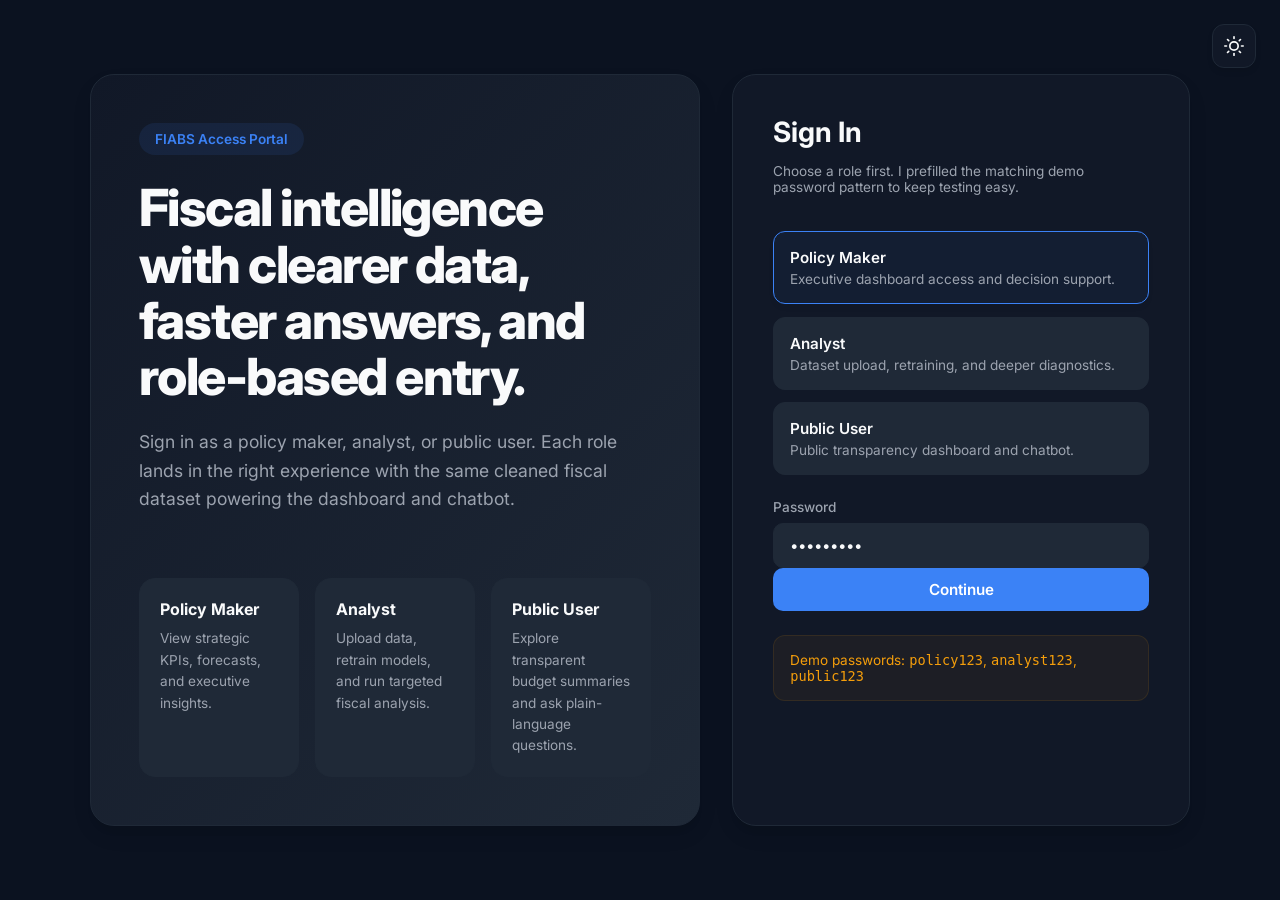
==== frontend/login.html @ 9574f1d7 "ADDED all files" ====
<!DOCTYPE html>
<html lang="en">
<head>
    <meta charset="UTF-8">
    <meta name="viewport" content="width=device-width, initial-scale=1.0">
    <title>FIABS | Login</title>
    <link href="https://fonts.googleapis.com/css2?family=Inter:wght@400;500;600;700&display=swap" rel="stylesheet">
    <style>
        :root {
            --bg: #0B1220;
            --surface: #111827;
            --surface-strong: #1F2937;
            --line: #1F2937;
            --ink: #F9FAFB;
            --muted: #9CA3AF;
            --brand: #3B82F6;
            --brand-dark: #2563EB;
            --accent: #10B981;
            --warning: #F59E0B;
            --panel: rgba(17, 24, 39, 0.8);
        }

        [data-theme="light"] {
            --bg: #F3F4F6;
            --surface: #FFFFFF;
            --surface-strong: #F9FAFB;
            --line: #E5E7EB;
            --ink: #111827;
            --muted: #6B7280;
            --brand: #2563EB;
            --brand-dark: #1D4ED8;
            --panel: rgba(255, 255, 255, 0.8);
        }

        * { box-sizing: border-box; }
        body {
            margin: 0;
            min-height: 100vh;
            font-family: 'Inter', sans-serif;
            background-color: var(--bg);
            color: var(--ink);
            display: grid;
            place-items: center;
            padding: 24px;
            transition: background-color 0.3s, color 0.3s;
        }

        .theme-toggle {
            position: fixed;
            top: 24px;
            right: 24px;
            width: 44px;
            height: 44px;
            border-radius: 12px;
            background: var(--surface);
            border: 1px solid var(--line);
            color: var(--ink);
            display: grid;
            place-items: center;
            cursor: pointer;
            z-index: 100;
            box-shadow: 0 4px 6px -1px rgba(0, 0, 0, 0.1);
            transition: all 0.2s;
        }

        .theme-toggle:hover {
            transform: translateY(-2px);
            border-color: var(--brand);
        }

        .shell {
            width: min(1100px, 100%);
            display: grid;
            grid-template-columns: 1.2fr 0.9fr;
            gap: 32px;
        }

        .hero, .login-card {
            background: var(--surface);
            border: 1px solid var(--line);
            border-radius: 24px;
            box-shadow: 0 10px 25px -5px rgba(0, 0, 0, 0.1), 0 8px 10px -6px rgba(0, 0, 0, 0.1);
        }

        .hero {
            padding: 48px;
            display: flex;
            flex-direction: column;
            justify-content: space-between;
            min-height: 640px;
            background: linear-gradient(135deg, var(--surface), var(--surface-strong));
        }

        .eyebrow {
            display: inline-flex;
            align-items: center;
            gap: 10px;
            padding: 8px 16px;
            border-radius: 999px;
            background: rgba(59, 130, 246, 0.1);
            color: var(--brand);
            font-weight: 600;
            font-size: 0.85rem;
            width: fit-content;
            margin-bottom: 24px;
        }

        h1 {
            font-size: clamp(2rem, 4vw, 3.5rem);
            line-height: 1.1;
            margin: 0 0 24px;
            letter-spacing: -0.03em;
            font-weight: 800;
        }

        .subtitle {
            max-width: 560px;
            color: var(--muted);
            font-size: 1.1rem;
            line-height: 1.6;
        }

        .grid {
            display: grid;
            grid-template-columns: repeat(3, 1fr);
            gap: 16px;
            margin-top: 48px;
        }

        .mini-card {
            background: var(--surface-strong);
            border: 1px solid var(--line);
            border-radius: 16px;
            padding: 20px;
        }

        .mini-card strong {
            display: block;
            margin-bottom: 8px;
            font-size: 1rem;
            font-weight: 700;
        }

        .mini-card span {
            color: var(--muted);
            font-size: 0.85rem;
            line-height: 1.5;
        }

        .login-card {
            padding: 40px;
            display: flex;
            flex-direction: column;
            gap: 24px;
        }

        .login-card h2 {
            margin: 0;
            font-size: 1.75rem;
            font-weight: 700;
        }

        .role-grid {
            display: grid;
            gap: 12px;
        }

        .role-option {
            background: var(--surface-strong);
            border: 1px solid var(--line);
            border-radius: 12px;
            padding: 16px;
            cursor: pointer;
            transition: all 0.2s;
        }

        .role-option.active {
            border-color: var(--brand);
            background: rgba(59, 130, 246, 0.05);
            transform: translateY(-1px);
            box-shadow: 0 4px 6px -1px rgba(0, 0, 0, 0.05);
        }

        .role-option:hover:not(.active) {
            border-color: var(--muted);
        }

        .role-option strong {
            display: block;
            margin-bottom: 4px;
            font-size: 0.95rem;
            font-weight: 600;
        }

        .role-option p {
            margin: 0;
            color: var(--muted);
            font-size: 0.85rem;
        }

        label {
            display: block;
            font-size: 0.85rem;
            color: var(--muted);
            margin-bottom: 8px;
            font-weight: 500;
        }

        input, button {
            width: 100%;
            border-radius: 10px;
            border: 1px solid var(--line);
            padding: 12px 16px;
            font-size: 0.95rem;
            font-family: inherit;
            transition: all 0.2s;
        }

        input {
            background: var(--surface-strong);
            color: var(--ink);
            outline: none;
        }

        input:focus {
            border-color: var(--brand);
        }

        button {
            background: var(--brand);
            color: white;
            font-weight: 600;
            cursor: pointer;
            border: none;
        }

        button:hover {
            background: var(--brand-dark);
            transform: translateY(-1px);
        }

        .hint, #loginStatus {
            color: var(--muted);
            font-size: 0.85rem;
        }

        .demo-strip {
            border-radius: 12px;
            background: rgba(245, 158, 11, 0.05);
            border: 1px solid rgba(245, 158, 11, 0.1);
            padding: 16px;
            color: var(--warning);
            font-size: 0.85rem;
        }

        @media (max-width: 920px) {
            .shell { grid-template-columns: 1fr; }
            .hero { min-height: auto; padding: 32px; }
            .grid { grid-template-columns: 1fr; margin-top: 32px; }
            .login-card { padding: 32px; }
        }
    </style>
</head>
<body>
    <div class="theme-toggle" id="themeToggle" onclick="toggleTheme()">
        <svg id="themeIcon" width="20" height="24" viewBox="0 0 24 24" fill="none" stroke="currentColor" stroke-width="2" stroke-linecap="round" stroke-linejoin="round">
            <!-- Initial icon set by JS -->
        </svg>
    </div>

    <div class="shell">
        <section class="hero">
            <div>
                <div class="eyebrow">FIABS Access Portal</div>
                <h1>Fiscal intelligence with clearer data, faster answers, and role-based entry.</h1>
                <p class="subtitle">
                    Sign in as a policy maker, analyst, or public user. Each role lands in the right experience with the same cleaned fiscal dataset powering the dashboard and chatbot.
                </p>
            </div>

            <div class="grid">
                <div class="mini-card">
                    <strong>Policy Maker</strong>
                    <span>View strategic KPIs, forecasts, and executive insights.</span>
                </div>
                <div class="mini-card">
                    <strong>Analyst</strong>
                    <span>Upload data, retrain models, and run targeted fiscal analysis.</span>
                </div>
                <div class="mini-card">
                    <strong>Public User</strong>
                    <span>Explore transparent budget summaries and ask plain-language questions.</span>
                </div>
            </div>
        </section>

        <aside class="login-card">
            <div>
                <h2>Sign In</h2>
                <p class="hint">Choose a role first. I prefilled the matching demo password pattern to keep testing easy.</p>
            </div>

            <div class="role-grid">
                <div class="role-option active" data-role="policy">
                    <strong>Policy Maker</strong>
                    <p>Executive dashboard access and decision support.</p>
                </div>
                <div class="role-option" data-role="analyst">
                    <strong>Analyst</strong>
                    <p>Dataset upload, retraining, and deeper diagnostics.</p>
                </div>
                <div class="role-option" data-role="public">
                    <strong>Public User</strong>
                    <p>Public transparency dashboard and chatbot.</p>
                </div>
            </div>

            <form id="loginForm">
                <input id="role" type="hidden" value="policy">
                <div>
                    <label for="password">Password</label>
                    <input id="password" type="password" value="policy123" autocomplete="current-password">
                </div>
                <button type="submit">Continue</button>
            </form>

            <div class="demo-strip">
                Demo passwords: <code>policy123</code>, <code>analyst123</code>, <code>public123</code>
            </div>
            <div id="loginStatus"></div>
        </aside>
    </div>

    <script src="./js/session.js"></script>
    <script>
        // Theme Toggle Logic
        function setTheme(theme) {
            document.documentElement.setAttribute('data-theme', theme);
            localStorage.setItem('theme', theme);
            updateThemeIcon(theme);
        }

        function toggleTheme() {
            const currentTheme = localStorage.getItem('theme') || 'dark';
            const newTheme = currentTheme === 'dark' ? 'light' : 'dark';
            setTheme(newTheme);
        }

        function updateThemeIcon(theme) {
            const icon = document.getElementById('themeIcon');
            if (theme === 'light') {
                icon.innerHTML = '<path d="M21 12.79A9 9 0 1 1 11.21 3 7 7 0 0 0 21 12.79z"></path>'; // Moon
            } else {
                icon.innerHTML = '<circle cx="12" cy="12" r="5"></circle><line x1="12" y1="1" x2="12" y2="3"></line><line x1="12" y1="21" x2="12" y2="23"></line><line x1="4.22" y1="4.22" x2="5.64" y2="5.64"></line><line x1="18.36" y1="18.36" x2="19.78" y2="19.78"></line><line x1="1" y1="12" x2="3" y2="12"></line><line x1="21" y1="12" x2="23" y2="12"></line><line x1="4.22" y1="19.78" x2="5.64" y2="18.36"></line><line x1="18.36" y1="5.64" x2="19.78" y2="4.22"></line>'; // Sun
            }
        }

        // Initialize theme
        const savedTheme = localStorage.getItem('theme') || 'dark';
        setTheme(savedTheme);
    </script>
    <script src="./js/login.js"></script>
</body>
</html>
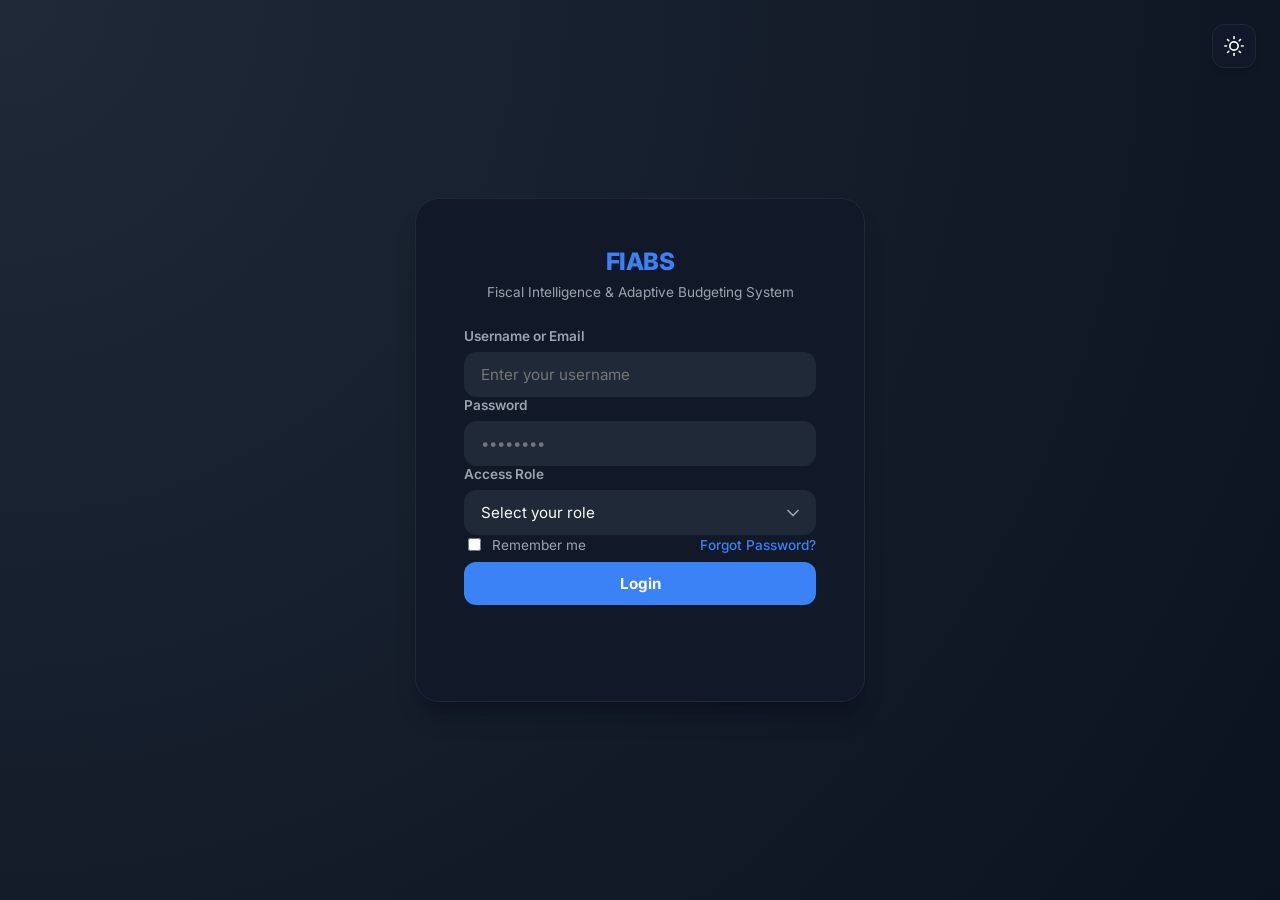
==== commit 4c4046ff: "Added: login feature and chatbot" ====
--- a/frontend/login.html
+++ b/frontend/login.html
@@ -37,12 +37,13 @@
             margin: 0;
             min-height: 100vh;
             font-family: 'Inter', sans-serif;
-            background-color: var(--bg);
+            background: radial-gradient(circle at top left, var(--surface-strong), var(--bg));
             color: var(--ink);
-            display: grid;
-            place-items: center;
+            display: flex;
+            align-items: center;
+            justify-content: center;
             padding: 24px;
-            transition: background-color 0.3s, color 0.3s;
+            transition: background 0.3s, color 0.3s;
         }
 
         .theme-toggle {
@@ -68,270 +69,197 @@
             border-color: var(--brand);
         }
 
-        .shell {
-            width: min(1100px, 100%);
-            display: grid;
-            grid-template-columns: 1.2fr 0.9fr;
-            gap: 32px;
-        }
-
-        .hero, .login-card {
+        .login-card {
+            width: 100%;
+            max-width: 450px;
             background: var(--surface);
             border: 1px solid var(--line);
             border-radius: 24px;
-            box-shadow: 0 10px 25px -5px rgba(0, 0, 0, 0.1), 0 8px 10px -6px rgba(0, 0, 0, 0.1);
-        }
-
-        .hero {
             padding: 48px;
+            box-shadow: 0 20px 25px -5px rgba(0, 0, 0, 0.2), 0 10px 10px -5px rgba(0, 0, 0, 0.1);
             display: flex;
             flex-direction: column;
-            justify-content: space-between;
-            min-height: 640px;
-            background: linear-gradient(135deg, var(--surface), var(--surface-strong));
-        }
-
-        .eyebrow {
-            display: inline-flex;
-            align-items: center;
-            gap: 10px;
-            padding: 8px 16px;
-            border-radius: 999px;
-            background: rgba(59, 130, 246, 0.1);
+            gap: 28px;
+            position: relative;
+            overflow: hidden;
+        }
+
+        .branding {
+            text-align: center;
+        }
+
+        .branding h1 {
+            font-size: 1.5rem;
+            font-weight: 800;
+            margin: 0;
+            letter-spacing: -0.02em;
             color: var(--brand);
+        }
+
+        .branding p {
+            font-size: 0.85rem;
+            color: var(--muted);
+            margin: 8px 0 0;
+        }
+
+        .form-group {
+            display: flex;
+            flex-direction: column;
+            gap: 8px;
+        }
+
+        label {
+            font-size: 0.85rem;
             font-weight: 600;
-            font-size: 0.85rem;
-            width: fit-content;
-            margin-bottom: 24px;
-        }
-
-        h1 {
-            font-size: clamp(2rem, 4vw, 3.5rem);
-            line-height: 1.1;
-            margin: 0 0 24px;
-            letter-spacing: -0.03em;
-            font-weight: 800;
-        }
-
-        .subtitle {
-            max-width: 560px;
             color: var(--muted);
-            font-size: 1.1rem;
-            line-height: 1.6;
-        }
-
-        .grid {
-            display: grid;
-            grid-template-columns: repeat(3, 1fr);
-            gap: 16px;
-            margin-top: 48px;
-        }
-
-        .mini-card {
+        }
+
+        input, select, button {
+            width: 100%;
+            padding: 12px 16px;
+            border-radius: 12px;
+            border: 1px solid var(--line);
             background: var(--surface-strong);
-            border: 1px solid var(--line);
-            border-radius: 16px;
-            padding: 20px;
-        }
-
-        .mini-card strong {
-            display: block;
-            margin-bottom: 8px;
-            font-size: 1rem;
-            font-weight: 700;
-        }
-
-        .mini-card span {
-            color: var(--muted);
-            font-size: 0.85rem;
-            line-height: 1.5;
-        }
-
-        .login-card {
-            padding: 40px;
-            display: flex;
-            flex-direction: column;
-            gap: 24px;
-        }
-
-        .login-card h2 {
-            margin: 0;
-            font-size: 1.75rem;
-            font-weight: 700;
-        }
-
-        .role-grid {
-            display: grid;
-            gap: 12px;
-        }
-
-        .role-option {
-            background: var(--surface-strong);
-            border: 1px solid var(--line);
-            border-radius: 12px;
-            padding: 16px;
-            cursor: pointer;
-            transition: all 0.2s;
-        }
-
-        .role-option.active {
-            border-color: var(--brand);
-            background: rgba(59, 130, 246, 0.05);
-            transform: translateY(-1px);
-            box-shadow: 0 4px 6px -1px rgba(0, 0, 0, 0.05);
-        }
-
-        .role-option:hover:not(.active) {
-            border-color: var(--muted);
-        }
-
-        .role-option strong {
-            display: block;
-            margin-bottom: 4px;
-            font-size: 0.95rem;
-            font-weight: 600;
-        }
-
-        .role-option p {
-            margin: 0;
-            color: var(--muted);
-            font-size: 0.85rem;
-        }
-
-        label {
-            display: block;
-            font-size: 0.85rem;
-            color: var(--muted);
-            margin-bottom: 8px;
-            font-weight: 500;
-        }
-
-        input, button {
-            width: 100%;
-            border-radius: 10px;
-            border: 1px solid var(--line);
-            padding: 12px 16px;
+            color: var(--ink);
             font-size: 0.95rem;
             font-family: inherit;
             transition: all 0.2s;
-        }
-
-        input {
-            background: var(--surface-strong);
-            color: var(--ink);
             outline: none;
         }
 
-        input:focus {
+        input:focus, select:focus {
             border-color: var(--brand);
-        }
-
-        button {
+            box-shadow: 0 0 0 3px rgba(59, 130, 246, 0.1);
+        }
+
+        select {
+            cursor: pointer;
+            appearance: none;
+            background-image: url("data:image/svg+xml,%3Csvg xmlns='http://www.w3.org/2000/svg' width='20' height='20' viewBox='0 0 24 24' fill='none' stroke='%239CA3AF' stroke-width='2' stroke-linecap='round' stroke-linejoin='round'%3E%3Cpath d='m6 9 6 6 6-6'/%3E%3C/svg%3E");
+            background-repeat: no-repeat;
+            background-position: right 12px center;
+            padding-right: 40px;
+        }
+
+        .login-btn {
             background: var(--brand);
             color: white;
-            font-weight: 600;
+            font-weight: 700;
+            border: none;
+            margin-top: 8px;
             cursor: pointer;
-            border: none;
-        }
-
-        button:hover {
+            display: flex;
+            align-items: center;
+            justify-content: center;
+            gap: 10px;
+        }
+
+        .login-btn:hover {
             background: var(--brand-dark);
             transform: translateY(-1px);
         }
 
-        .hint, #loginStatus {
-            color: var(--muted);
-            font-size: 0.85rem;
-        }
-
-        .demo-strip {
-            border-radius: 12px;
-            background: rgba(245, 158, 11, 0.05);
-            border: 1px solid rgba(245, 158, 11, 0.1);
-            padding: 16px;
-            color: var(--warning);
-            font-size: 0.85rem;
-        }
-
-        @media (max-width: 920px) {
-            .shell { grid-template-columns: 1fr; }
-            .hero { min-height: auto; padding: 32px; }
-            .grid { grid-template-columns: 1fr; margin-top: 32px; }
-            .login-card { padding: 32px; }
+        .login-btn:disabled {
+            opacity: 0.7;
+            cursor: not-allowed;
+        }
+
+        .secondary-actions {
+            display: flex;
+            justify-content: space-between;
+            align-items: center;
+            font-size: 0.85rem;
+        }
+
+        .forgot-password {
+            color: var(--brand);
+            text-decoration: none;
+            font-weight: 500;
+        }
+
+        .forgot-password:hover {
+            text-decoration: underline;
+        }
+
+        #loginStatus {
+            font-size: 0.85rem;
+            text-align: center;
+            min-height: 1.25rem;
+        }
+
+        .status-error { color: #EF4444; }
+        .status-success { color: var(--accent); }
+
+        /* Loading Spinner */
+        .spinner {
+            width: 18px;
+            height: 18px;
+            border: 2px solid rgba(255,255,255,0.3);
+            border-top-color: white;
+            border-radius: 50%;
+            animation: spin 0.8s linear infinite;
+            display: none;
+        }
+
+        @keyframes spin {
+            to { transform: rotate(360deg); }
+        }
+
+        .loading .spinner { display: block; }
+        .loading .btn-text { display: none; }
+
+        @media (max-width: 480px) {
+            .login-card { padding: 32px 24px; }
         }
     </style>
 </head>
 <body>
     <div class="theme-toggle" id="themeToggle" onclick="toggleTheme()">
-        <svg id="themeIcon" width="20" height="24" viewBox="0 0 24 24" fill="none" stroke="currentColor" stroke-width="2" stroke-linecap="round" stroke-linejoin="round">
-            <!-- Initial icon set by JS -->
-        </svg>
+        <svg id="themeIcon" width="20" height="24" viewBox="0 0 24 24" fill="none" stroke="currentColor" stroke-width="2" stroke-linecap="round" stroke-linejoin="round"></svg>
     </div>
 
-    <div class="shell">
-        <section class="hero">
-            <div>
-                <div class="eyebrow">FIABS Access Portal</div>
-                <h1>Fiscal intelligence with clearer data, faster answers, and role-based entry.</h1>
-                <p class="subtitle">
-                    Sign in as a policy maker, analyst, or public user. Each role lands in the right experience with the same cleaned fiscal dataset powering the dashboard and chatbot.
-                </p>
-            </div>
-
-            <div class="grid">
-                <div class="mini-card">
-                    <strong>Policy Maker</strong>
-                    <span>View strategic KPIs, forecasts, and executive insights.</span>
-                </div>
-                <div class="mini-card">
-                    <strong>Analyst</strong>
-                    <span>Upload data, retrain models, and run targeted fiscal analysis.</span>
-                </div>
-                <div class="mini-card">
-                    <strong>Public User</strong>
-                    <span>Explore transparent budget summaries and ask plain-language questions.</span>
-                </div>
-            </div>
-        </section>
-
-        <aside class="login-card">
-            <div>
-                <h2>Sign In</h2>
-                <p class="hint">Choose a role first. I prefilled the matching demo password pattern to keep testing easy.</p>
-            </div>
-
-            <div class="role-grid">
-                <div class="role-option active" data-role="policy">
-                    <strong>Policy Maker</strong>
-                    <p>Executive dashboard access and decision support.</p>
-                </div>
-                <div class="role-option" data-role="analyst">
-                    <strong>Analyst</strong>
-                    <p>Dataset upload, retraining, and deeper diagnostics.</p>
-                </div>
-                <div class="role-option" data-role="public">
-                    <strong>Public User</strong>
-                    <p>Public transparency dashboard and chatbot.</p>
-                </div>
-            </div>
-
-            <form id="loginForm">
-                <input id="role" type="hidden" value="policy">
-                <div>
-                    <label for="password">Password</label>
-                    <input id="password" type="password" value="policy123" autocomplete="current-password">
-                </div>
-                <button type="submit">Continue</button>
-            </form>
-
-            <div class="demo-strip">
-                Demo passwords: <code>policy123</code>, <code>analyst123</code>, <code>public123</code>
-            </div>
-            <div id="loginStatus"></div>
-        </aside>
+    <div class="login-card">
+        <div class="branding">
+            <h1>FIABS</h1>
+            <p>Fiscal Intelligence & Adaptive Budgeting System</p>
+        </div>
+
+        <form id="loginForm">
+            <div class="form-group">
+                <label for="username">Username or Email</label>
+                <input type="text" id="username" placeholder="Enter your username" required>
+            </div>
+
+            <div class="form-group">
+                <label for="password">Password</label>
+                <input type="password" id="password" placeholder="••••••••" required>
+            </div>
+
+            <div class="form-group">
+                <label for="role">Access Role</label>
+                <select id="role" required>
+                    <option value="" disabled selected>Select your role</option>
+                    <option value="policy">Policy Maker</option>
+                    <option value="analyst">Analyst</option>
+                    <option value="public">Public Viewer</option>
+                </select>
+            </div>
+
+            <div class="secondary-actions">
+                <label style="display: flex; align-items: center; gap: 8px; cursor: pointer; font-weight: 400;">
+                    <input type="checkbox" style="width: auto;"> Remember me
+                </label>
+                <a href="#" class="forgot-password">Forgot Password?</a>
+            </div>
+
+            <button type="submit" class="login-btn" id="loginBtn">Login</button>
+        </form>
+
+        <div id="loginStatus"></div>
     </div>
 
-    <script src="./js/session.js"></script>
+    <script src="./js/session.js?v=1.0.1"></script>
+    <script src="./js/login.js?v=1.0.1" defer></script>
     <script>
         // Theme Toggle Logic
         function setTheme(theme) {
@@ -349,16 +277,14 @@
         function updateThemeIcon(theme) {
             const icon = document.getElementById('themeIcon');
             if (theme === 'light') {
-                icon.innerHTML = '<path d="M21 12.79A9 9 0 1 1 11.21 3 7 7 0 0 0 21 12.79z"></path>'; // Moon
+                icon.innerHTML = '<path d="M21 12.79A9 9 0 1 1 11.21 3 7 7 0 0 0 21 12.79z"></path>';
             } else {
-                icon.innerHTML = '<circle cx="12" cy="12" r="5"></circle><line x1="12" y1="1" x2="12" y2="3"></line><line x1="12" y1="21" x2="12" y2="23"></line><line x1="4.22" y1="4.22" x2="5.64" y2="5.64"></line><line x1="18.36" y1="18.36" x2="19.78" y2="19.78"></line><line x1="1" y1="12" x2="3" y2="12"></line><line x1="21" y1="12" x2="23" y2="12"></line><line x1="4.22" y1="19.78" x2="5.64" y2="18.36"></line><line x1="18.36" y1="5.64" x2="19.78" y2="4.22"></line>'; // Sun
+                icon.innerHTML = '<circle cx="12" cy="12" r="5"></circle><line x1="12" y1="1" x2="12" y2="3"></line><line x1="12" y1="21" x2="12" y2="23"></line><line x1="4.22" y1="4.22" x2="5.64" y2="5.64"></line><line x1="18.36" y1="18.36" x2="19.78" y2="19.78"></line><line x1="1" y1="12" x2="3" y2="12"></line><line x1="21" y1="12" x2="23" y2="12"></line><line x1="4.22" y1="19.78" x2="5.64" y2="18.36"></line><line x1="18.36" y1="5.64" x2="19.78" y2="4.22"></line>';
             }
         }
 
-        // Initialize theme
         const savedTheme = localStorage.getItem('theme') || 'dark';
         setTheme(savedTheme);
     </script>
-    <script src="./js/login.js"></script>
 </body>
 </html>
